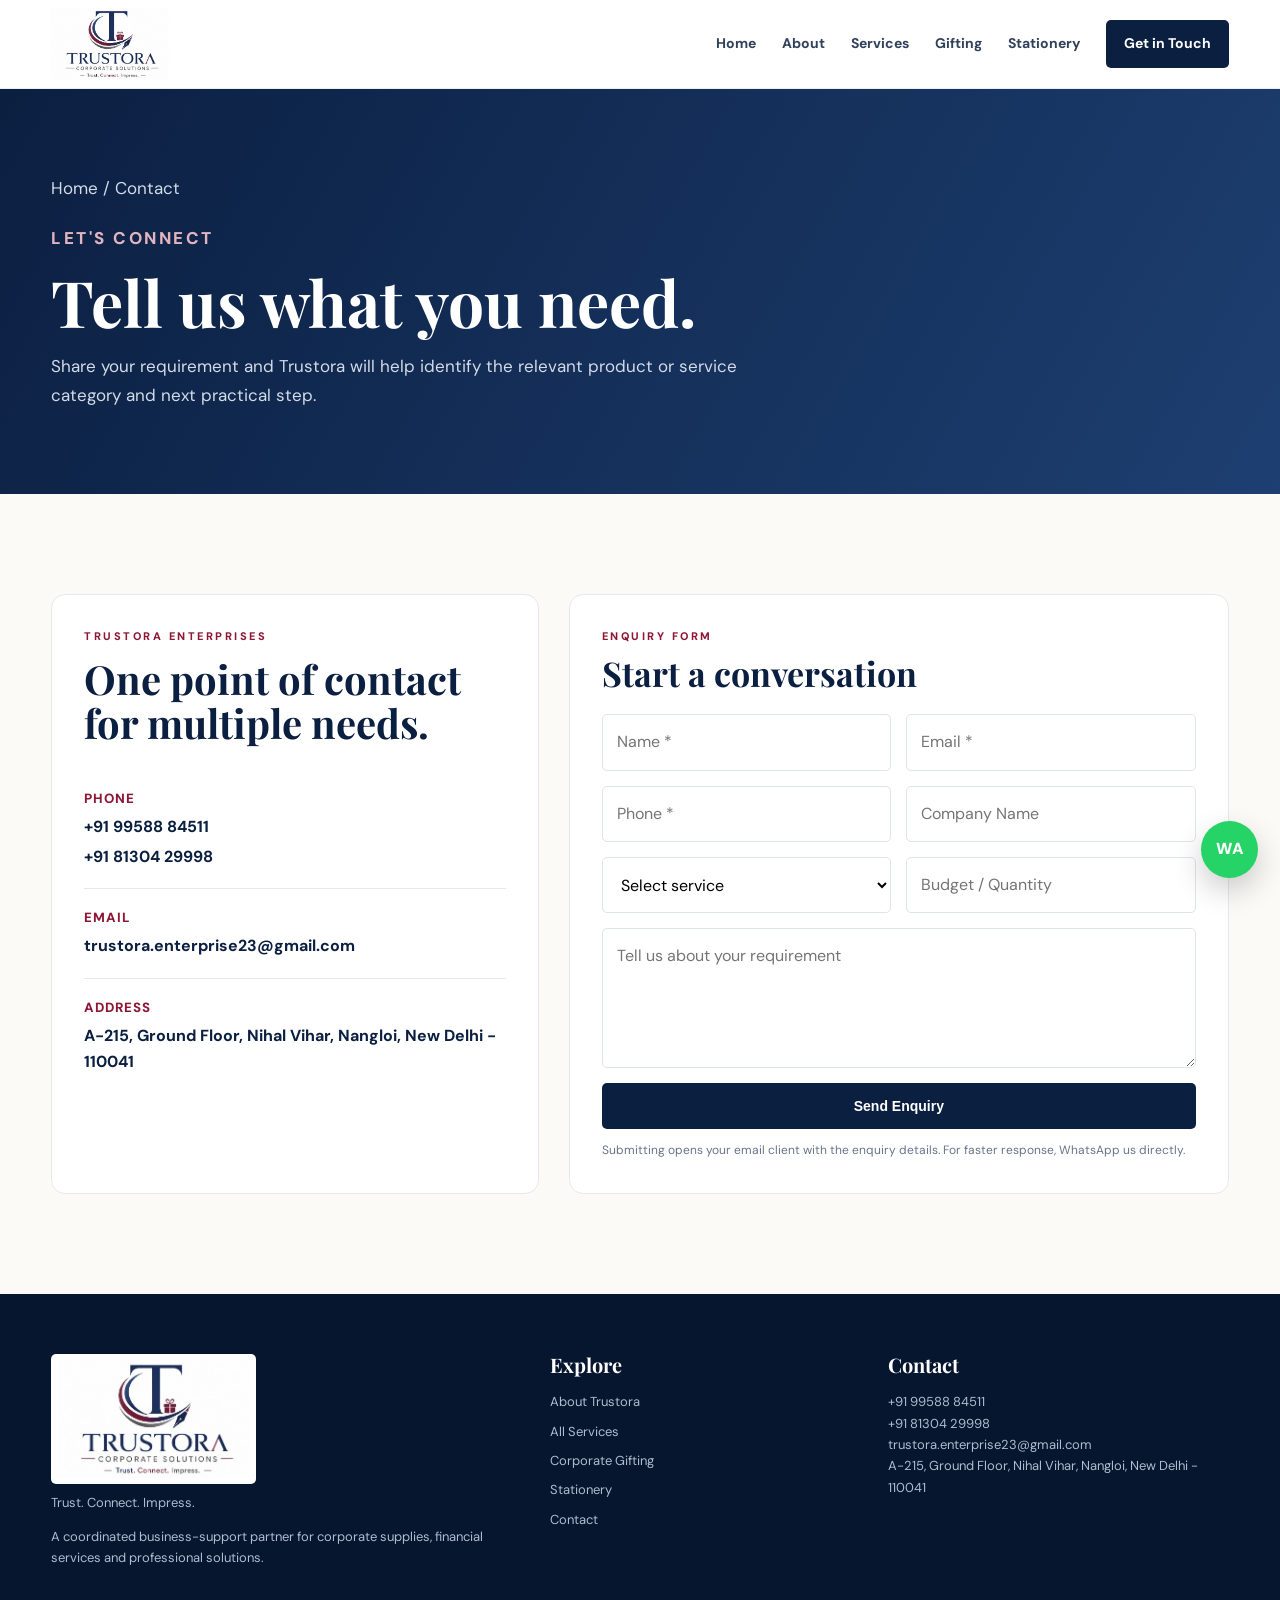
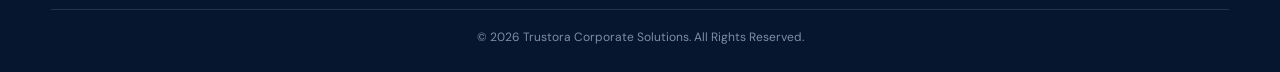
==== contact.html @ 45e52e98 "Add files via upload" ====
<!DOCTYPE html><html lang="en"><head><meta charset="UTF-8"><meta name="viewport" content="width=device-width, initial-scale=1.0"><title>Contact Trustora | Corporate Solutions</title><meta name="description" content="Trustora Corporate Solutions — corporate supplies, gifting, taxation, accounting, DSA, loans and business consultancy."><link rel="stylesheet" href="style.css"></head><body><header class="site-header"><div class="container nav-wrap"><a class="brand" href="index.html"><img src="assets/trustora-logo.jpg" alt="Trustora Corporate Solutions"></a><button class="menu-toggle" aria-label="Menu" aria-expanded="false">☰</button><nav class="nav"><a href="index.html">Home</a><a href="about.html">About</a><a href="services.html">Services</a><a href="corporate-gifting.html">Gifting</a><a href="stationery.html">Stationery</a><a href="contact.html" class="nav-cta">Get in Touch</a></nav></div></header><main><section class="page-hero"><div class="container reveal"><p class="breadcrumbs">Home / Contact</p><p class="kicker">LET'S CONNECT</p><h1>Tell us what you need.</h1><p>Share your requirement and Trustora will help identify the relevant product or service category and next practical step.</p></div></section><section><div class="container contact-grid"><div class="contact-card reveal"><p class="kicker">TRUSTORA ENTERPRISES</p><h2 style="font-size:40px;color:var(--navy);margin:12px 0 25px">One point of contact for multiple needs.</h2><div class="contact-item"><small>PHONE</small><strong>+91 99588 84511</strong><strong>+91 81304 29998</strong></div><div class="contact-item"><small>EMAIL</small><strong>trustora.enterprise23@gmail.com</strong></div><div class="contact-item"><small>ADDRESS</small><strong>A-215, Ground Floor, Nihal Vihar, Nangloi, New Delhi - 110041</strong></div></div><div class="contact-card reveal"><p class="kicker">ENQUIRY FORM</p><h2 style="font-size:34px;color:var(--navy);margin:10px 0 22px">Start a conversation</h2><form class="form" action="mailto:trustora.enterprise23@gmail.com" method="post" enctype="text/plain"><input name="Name" placeholder="Name *" required><input name="Email" type="email" placeholder="Email *" required><input name="Phone" placeholder="Phone *" required><input name="Company" placeholder="Company Name"><select id="service" name="Service"><option value="">Select service</option><option>Stationery Trading</option><option>Corporate Gifting</option><option>Taxation Services</option><option>Accounting Services</option><option>DSA Services</option><option>Loan Services</option><option>Business Consultancy</option></select><input name="Budget" placeholder="Budget / Quantity"><textarea class="full" name="Message" placeholder="Tell us about your requirement"></textarea><button class="btn btn-primary full" type="submit">Send Enquiry</button></form><p class="notice">Submitting opens your email client with the enquiry details. For faster response, WhatsApp us directly.</p></div></div></section></main><footer><div class="container footer-grid"><div><img class="footer-logo" src="assets/trustora-logo.jpg" alt="Trustora Corporate Solutions logo"><p>Trust. Connect. Impress.</p><p style="margin-top:12px">A coordinated business-support partner for corporate supplies, financial services and professional solutions.</p></div><div><h4>Explore</h4><a href="about.html">About Trustora</a><a href="services.html">All Services</a><a href="corporate-gifting.html">Corporate Gifting</a><a href="stationery.html">Stationery</a><a href="contact.html">Contact</a></div><div><h4>Contact</h4><p>+91 99588 84511</p><p>+91 81304 29998</p><p>trustora.enterprise23@gmail.com</p><p>A-215, Ground Floor, Nihal Vihar, Nangloi, New Delhi - 110041</p></div></div><div class="container copyright">© <span data-year>2026</span> Trustora Corporate Solutions. All Rights Reserved.</div></footer><a class="floating-wa" href="https://wa.me/919958884511" target="_blank" rel="noopener" aria-label="WhatsApp">WA</a><script src="script.js"></script></body></html>
---- style.css ----
@import url('https://fonts.googleapis.com/css2?family=DM+Sans:wght@400;500;600;700&family=Playfair+Display:wght@500;600;700&display=swap');
:root{--navy:#0b1f41;--navy2:#173767;--maroon:#8d1734;--red:#b42b49;--cream:#fbfaf7;--ink:#172238;--muted:#68748a;--line:#e6e8ed;--gold:#b9935a;--white:#fff;--shadow:0 24px 70px rgba(11,31,65,.12)}
*{box-sizing:border-box;margin:0;padding:0}html{scroll-behavior:smooth}body{font-family:'DM Sans',Arial,sans-serif;color:var(--ink);background:var(--cream);line-height:1.65}h1,h2,h3,h4{font-family:'Playfair Display',Georgia,serif;line-height:1.1}a{text-decoration:none;color:inherit}.container{width:min(1180px,92%);margin:auto}.site-header{position:sticky;top:0;z-index:1000;background:rgba(255,255,255,.94);backdrop-filter:blur(16px);border-bottom:1px solid rgba(11,31,65,.08)}.nav-wrap{min-height:88px;display:flex;align-items:center;justify-content:space-between;gap:25px}.brand{display:flex;align-items:center}.brand img{width:auto;height:72px;max-width:205px;object-fit:contain;display:block}.nav{display:flex;align-items:center;gap:26px;font-size:14px;font-weight:700;color:#31415b}.nav a{position:relative;padding:31px 0}.nav a:after{content:'';position:absolute;left:0;bottom:20px;width:0;height:2px;background:var(--maroon);transition:.3s}.nav a:hover:after,.nav a.active:after{width:100%}.nav-cta{background:var(--navy);color:#fff!important;padding:12px 18px!important;border-radius:5px}.nav-cta:after{display:none}.menu-toggle{display:none;border:0;background:none;font-size:28px;color:var(--navy)}
.hero{position:relative;overflow:hidden;background:linear-gradient(125deg,#f7f8fb,#fff 58%,#f6eef0);padding:105px 0 90px}.hero:before{content:'';position:absolute;width:520px;height:520px;border:1px solid rgba(141,23,52,.12);border-radius:50%;right:-180px;top:-180px;animation:spin 28s linear infinite}.hero:after{content:'';position:absolute;width:360px;height:360px;border:1px solid rgba(11,31,65,.1);border-radius:50%;left:-180px;bottom:-210px}.hero-grid{display:grid;grid-template-columns:1.08fr .92fr;gap:70px;align-items:center;position:relative;z-index:2}.eyebrow,.kicker{font-size:11px;font-weight:800;letter-spacing:2.5px;color:var(--maroon);text-transform:uppercase}.hero h1{font-size:clamp(48px,6vw,78px);color:var(--navy);margin:18px 0 24px;letter-spacing:-1px}.hero h1 em{color:var(--maroon);font-style:normal}.lead{font-size:18px;color:var(--muted);max-width:650px}.actions{display:flex;gap:13px;flex-wrap:wrap;margin:32px 0}.btn{display:inline-flex;align-items:center;justify-content:center;gap:8px;padding:14px 23px;border-radius:5px;font-weight:800;font-size:14px;transition:.25s;border:1px solid transparent}.btn-primary{background:var(--navy);color:#fff}.btn-primary:hover{transform:translateY(-3px);box-shadow:0 12px 25px rgba(11,31,65,.18)}.btn-outline{border-color:var(--navy);color:var(--navy);background:#fff}.btn-outline:hover{background:#eef2f7;transform:translateY(-3px)}.btn-maroon{background:var(--maroon);color:#fff}.btn-maroon:hover{background:var(--red);transform:translateY(-3px)}.trustline{display:flex;gap:12px;align-items:center;color:var(--navy);font-weight:800;font-size:13px}.trustline b{color:var(--maroon)}.hero-card{background:#fff;border:1px solid var(--line);padding:18px;border-radius:20px;box-shadow:var(--shadow);transform:rotate(1deg);animation:float 6s ease-in-out infinite}.hero-card-inner{border:1px solid var(--line);padding:34px;border-radius:13px;min-height:430px;background:linear-gradient(160deg,#fff,#faf8f6)}.hero-logo{display:flex;justify-content:center;padding:8px 0 28px;border-bottom:1px solid var(--line)}.hero-logo img{width:285px;max-width:100%;height:auto;display:block}.hero-card h3{font-size:28px;color:var(--navy);margin-top:28px}.hero-card p{color:var(--muted);margin-top:12px}.metric-row{display:grid;grid-template-columns:repeat(3,1fr);gap:10px;margin-top:25px}.metric{padding:15px;background:#f5f7fa;border-radius:8px;text-align:center}.metric strong{display:block;font-family:'Playfair Display';font-size:22px;color:var(--navy)}.metric span{font-size:11px;color:var(--muted)}
section{padding:100px 0}.section-head{max-width:760px;margin:0 auto 50px;text-align:center}.section-head h2{font-size:48px;color:var(--navy);margin:13px 0}.section-head p:last-child{color:var(--muted);font-size:16px}.split{display:grid;grid-template-columns:1fr 1fr;gap:70px;align-items:start}.split h2{font-size:45px;color:var(--navy)}.copy p{color:var(--muted);margin-bottom:18px}.pill-grid{display:grid;grid-template-columns:repeat(2,1fr);gap:12px;margin-top:28px}.pill{padding:15px 17px;background:#fff;border:1px solid var(--line);border-left:3px solid var(--maroon);font-weight:700;font-size:13px}
.service-section{background:#f3f5f8}.service-grid{display:grid;grid-template-columns:repeat(3,1fr);gap:20px}.service-card{background:#fff;border:1px solid var(--line);border-radius:14px;padding:29px;min-height:310px;position:relative;overflow:hidden;transition:.35s}.service-card:before{content:'';position:absolute;inset:auto 0 0 0;height:4px;background:linear-gradient(90deg,var(--navy),var(--maroon));transform:scaleX(0);transform-origin:left;transition:.35s}.service-card:hover{transform:translateY(-9px);box-shadow:var(--shadow)}.service-card:hover:before{transform:scaleX(1)}.num{font-size:12px;font-weight:900;letter-spacing:2px;color:var(--maroon)}.service-card h3{font-size:25px;color:var(--navy);margin:18px 0 10px}.service-card p{color:var(--muted);font-size:14px}.service-card ul{list-style:none;margin-top:17px;border-top:1px solid var(--line);padding-top:13px}.service-card li{font-size:13px;color:#58657b;padding:5px 0 5px 16px;position:relative}.service-card li:before{content:'';position:absolute;left:0;top:12px;width:6px;height:6px;background:var(--maroon);border-radius:50%}.wide{grid-column:1/-1}.feature-band{background:var(--navy);color:#fff;position:relative;overflow:hidden}.feature-band:before{content:'';position:absolute;width:430px;height:430px;border:1px solid rgba(255,255,255,.1);border-radius:50%;right:-160px;top:-190px}.feature-grid{display:grid;grid-template-columns:repeat(4,1fr);gap:1px;background:rgba(255,255,255,.15)}.feature{background:var(--navy);padding:30px}.feature strong{color:#d6a8b3;font-size:12px}.feature h3{font-size:21px;margin:16px 0 8px}.feature p{color:#c8d1df;font-size:13px}
.process{background:#fff}.process-grid{display:grid;grid-template-columns:repeat(6,1fr);gap:12px}.step{padding:22px 15px;border-top:3px solid var(--maroon);background:#fafafa}.step span{font-size:12px;font-weight:900;color:var(--maroon)}.step h3{font-size:20px;color:var(--navy);margin:13px 0 8px}.step p{font-size:12px;color:var(--muted)}
.page-hero{background:linear-gradient(120deg,var(--navy),#1d3f71);color:#fff;padding:85px 0}.page-hero .kicker{color:#e2b4bf}.page-hero h1{font-size:clamp(44px,5vw,68px);margin:15px 0}.page-hero p{max-width:760px;color:#d3dbe7;font-size:17px}.breadcrumbs{font-size:12px;color:#aebbd0;margin-bottom:22px}.detail-grid{display:grid;grid-template-columns:1.25fr .75fr;gap:50px}.detail-card{background:#fff;border:1px solid var(--line);border-radius:14px;padding:32px;box-shadow:0 15px 40px rgba(11,31,65,.06)}.detail-card h2{font-size:34px;color:var(--navy);margin-bottom:18px}.detail-card p{color:var(--muted);margin-bottom:15px}.detail-list{display:grid;grid-template-columns:repeat(2,1fr);gap:12px;margin-top:22px}.detail-list div{padding:15px;background:#f5f7fa;border-left:3px solid var(--maroon);font-size:13px;font-weight:700}.cta-box{background:linear-gradient(125deg,#f8f1f3,#fff);border:1px solid var(--line);padding:48px;border-radius:18px;display:flex;align-items:center;justify-content:space-between;gap:30px}.cta-box h2{font-size:42px;color:var(--navy)}.contact-grid{display:grid;grid-template-columns:.85fr 1.15fr;gap:30px}.contact-card{background:#fff;border:1px solid var(--line);padding:32px;border-radius:14px}.contact-item{padding:18px 0;border-bottom:1px solid var(--line)}.contact-item:last-child{border-bottom:0}.contact-item small{display:block;color:var(--maroon);font-weight:800;letter-spacing:1px}.contact-item strong{display:block;color:var(--navy);margin-top:4px}.form{display:grid;grid-template-columns:1fr 1fr;gap:15px}.form input,.form textarea,.form select{width:100%;padding:14px;border:1px solid #dfe3ea;border-radius:5px;background:#fff;font:inherit;outline:none}.form textarea{min-height:140px;resize:vertical}.full{grid-column:1/-1}.notice{font-size:12px;color:var(--muted);margin-top:12px}
footer{background:#07162f;color:#fff;padding:60px 0 25px}.footer-grid{display:grid;grid-template-columns:1.25fr .8fr .95fr;gap:50px}.footer-logo{width:205px;background:#fff;padding:6px;border-radius:5px}.footer-grid p,.footer-grid a{color:#aebbd0;font-size:13px}.footer-grid a{display:block;margin:8px 0}.footer-grid a:hover{color:#fff}.footer-grid h4{font-size:20px;margin-bottom:15px}.copyright{border-top:1px solid rgba(255,255,255,.12);margin-top:40px;padding-top:18px;color:#7f8da5;text-align:center;font-size:12px}.floating-wa{position:fixed;right:22px;bottom:22px;width:57px;height:57px;border-radius:50%;background:#25d366;color:#fff;display:flex;align-items:center;justify-content:center;font-weight:900;z-index:1200;box-shadow:0 12px 30px rgba(0,0,0,.2);animation:pulse 2.4s infinite}.reveal{opacity:0;transform:translateY(25px);transition:opacity .7s ease,transform .7s ease}.reveal.show{opacity:1;transform:none}
@keyframes float{0%,100%{transform:rotate(1deg) translateY(0)}50%{transform:rotate(1deg) translateY(-10px)}}@keyframes pulse{0%,100%{box-shadow:0 0 0 0 rgba(37,211,102,.35)}50%{box-shadow:0 0 0 13px rgba(37,211,102,0)}}@keyframes spin{to{transform:rotate(360deg)}}
@media(max-width:950px){.nav{display:none}.menu-toggle{display:block}.nav.open{position:absolute;top:88px;left:0;right:0;background:#fff;display:flex;flex-direction:column;align-items:flex-start;padding:20px 4%;border-bottom:1px solid var(--line);box-shadow:0 20px 30px rgba(0,0,0,.08)}.nav.open a{padding:8px 0}.nav.open a:after{display:none}.hero-grid,.split,.detail-grid,.contact-grid{grid-template-columns:1fr}.service-grid{grid-template-columns:1fr 1fr}.feature-grid{grid-template-columns:1fr 1fr}.process-grid{grid-template-columns:repeat(3,1fr)}.footer-grid{grid-template-columns:1fr 1fr}.hero-card{max-width:620px;margin:auto}.wide{grid-column:auto}}
@media(max-width:620px){.nav-wrap{min-height:76px}.brand img{height:60px;max-width:165px}.hero{padding:70px 0}.hero h1{font-size:43px}.hero-card-inner{padding:24px;min-height:auto}.section-head h2,.split h2{font-size:35px}section{padding:70px 0}.service-grid,.feature-grid,.process-grid,.pill-grid,.detail-list,.footer-grid{grid-template-columns:1fr}.cta-box{padding:30px;display:block}.cta-box h2{font-size:34px;margin-bottom:15px}.form{grid-template-columns:1fr}.full{grid-column:auto}.hero-logo img{width:240px}}
.story-hero{background:radial-gradient(circle at 80% 20%,rgba(141,23,52,.32),transparent 35%),linear-gradient(120deg,#07162f,#173767);position:relative;overflow:hidden}.story-hero:after{content:'';position:absolute;width:520px;height:520px;border:1px solid rgba(255,255,255,.08);border-radius:50%;right:-230px;bottom:-280px;animation:spin 32s linear infinite}.story-hero h1 span{color:#e2b4bf}.founder-grid{display:grid;grid-template-columns:repeat(2,1fr);gap:22px}.story-card{background:#fff;border:1px solid var(--line);border-radius:16px;padding:34px;position:relative;overflow:hidden;transition:.35s;box-shadow:0 12px 35px rgba(11,31,65,.05)}.story-card:hover{transform:translateY(-8px);box-shadow:var(--shadow)}.story-card:before{content:'';position:absolute;left:0;top:0;width:5px;height:100%;background:linear-gradient(var(--navy),var(--maroon))}.story-number{font-family:'Playfair Display';font-size:58px;color:#edf0f4;position:absolute;right:24px;top:15px}.story-card h3{font-size:32px;color:var(--navy);margin:12px 0}.story-card p:not(.kicker):not(.story-tag){color:var(--muted);max-width:600px}.story-line{height:1px;background:var(--line);margin:25px 0 15px}.story-tag{font-size:12px;font-weight:800;color:var(--navy);letter-spacing:.3px}.story-dark{background:var(--navy);color:#fff;position:relative;overflow:hidden}.story-dark:before{content:'';position:absolute;width:600px;height:600px;border:1px solid rgba(255,255,255,.07);border-radius:50%;left:-350px;top:-300px}.story-split h2{color:#fff;font-size:48px}.story-split .copy p{color:#c8d1df}.story-split .copy strong{color:#fff}.trust-words{display:grid;gap:12px;margin-top:24px}.trust-words div{display:flex;align-items:center;gap:15px;padding:15px 17px;border:1px solid rgba(255,255,255,.12);background:rgba(255,255,255,.04)}.trust-words b{color:#e2b4bf;font-size:12px;letter-spacing:2px}.trust-words span{color:#fff;font-size:14px}.integrated-intro{display:grid;grid-template-columns:1fr 1fr;gap:70px;align-items:end;margin-bottom:45px}.integrated-intro h2{font-size:45px;color:var(--navy);margin-top:10px}.integrated-intro>p{color:var(--muted);font-size:16px}.journey-grid{display:grid;grid-template-columns:repeat(3,1fr);gap:18px}.journey-card{padding:30px;background:#fff;border:1px solid var(--line);border-radius:14px;transition:.35s;position:relative}.journey-card:hover{transform:translateY(-7px);box-shadow:var(--shadow)}.journey-card span{font-size:12px;font-weight:900;color:var(--maroon);letter-spacing:2px}.journey-card h3{font-size:27px;color:var(--navy);margin:14px 0 8px}.journey-card p{color:var(--muted);font-size:14px}.belief-section{background:#f1f3f6}.belief-box{max-width:980px;margin:auto;background:#fff;border:1px solid var(--line);padding:58px;border-radius:20px;text-align:center;box-shadow:var(--shadow);position:relative;overflow:hidden}.belief-box:before{content:'TRUST';position:absolute;right:-30px;top:-65px;font-family:'Playfair Display';font-size:170px;color:#f5f6f8;font-weight:700;z-index:0}.belief-box>*{position:relative;z-index:1}.belief-box h2{font-size:44px;color:var(--navy);max-width:800px;margin:14px auto}.belief-box>p:not(.kicker){color:var(--muted);max-width:760px;margin:0 auto}.belief-flow{display:flex;justify-content:center;align-items:center;gap:13px;flex-wrap:wrap;margin:30px 0}.belief-flow span{padding:10px 14px;background:#f5f7fa;border:1px solid var(--line);font-size:12px;font-weight:800;color:var(--navy);border-radius:999px}.belief-flow i{font-style:normal;color:var(--maroon);font-weight:900}.signature{font-family:'Playfair Display';font-size:24px;color:var(--maroon)}
@media(max-width:950px){.founder-grid,.integrated-intro{grid-template-columns:1fr}.journey-grid{grid-template-columns:1fr 1fr}.story-split h2{font-size:40px}.belief-box{padding:40px}}
@media(max-width:620px){.journey-grid{grid-template-columns:1fr}.story-card{padding:27px}.story-card h3{font-size:28px}.story-split h2,.belief-box h2{font-size:34px}.belief-box{padding:30px 22px}.signature{font-size:20px}.belief-flow{gap:8px}.belief-flow i{display:none}.nav.open{top:76px}}
.story-teaser{background:#fff}.story-teaser h2{font-size:45px;color:var(--navy);margin:12px 0 16px}.story-teaser-quote{font-family:'Playfair Display';font-size:21px;color:var(--maroon);margin-bottom:25px}.story-mini{border:1px solid var(--line);border-radius:18px;padding:15px;background:#fafafa;box-shadow:0 15px 40px rgba(11,31,65,.06)}.story-mini>div:not(.mini-signature){padding:22px;border-bottom:1px solid var(--line)}.story-mini>div:nth-child(3){border-bottom:0}.story-mini span{display:block;font-size:11px;letter-spacing:2px;font-weight:900;color:var(--maroon);margin-bottom:7px}.story-mini b{font-family:'Playfair Display';font-size:23px;color:var(--navy)}.story-mini p{font-size:13px;color:var(--muted);margin-top:5px}.mini-signature{padding:17px 22px;color:var(--maroon);font-family:'Playfair Display';font-size:20px;text-align:right}
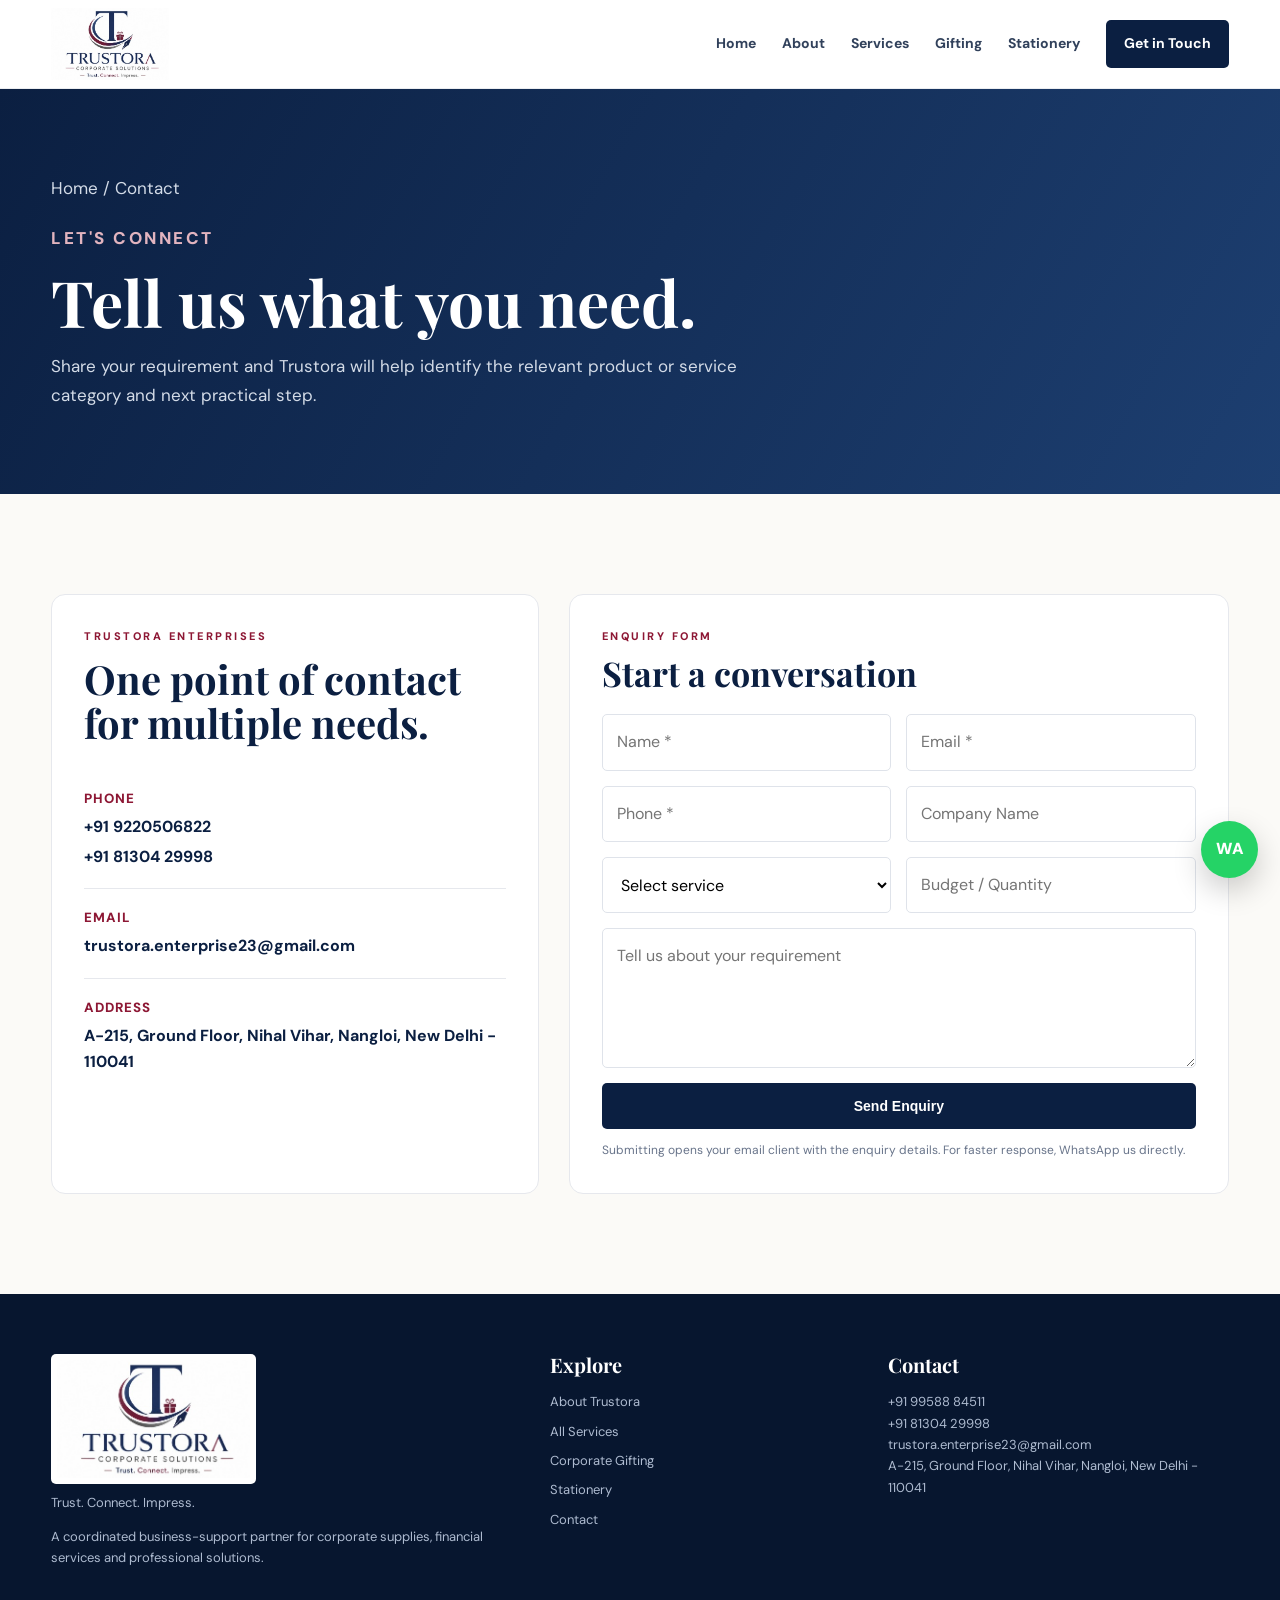
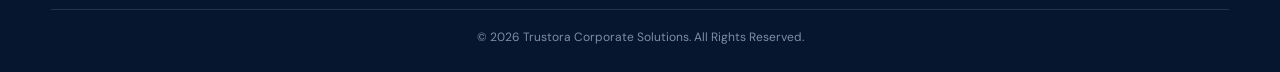
==== commit 20c1c4a5: "Update contact.html" ====
--- a/contact.html
+++ b/contact.html
@@ -1 +1 @@
-<!DOCTYPE html><html lang="en"><head><meta charset="UTF-8"><meta name="viewport" content="width=device-width, initial-scale=1.0"><title>Contact Trustora | Corporate Solutions</title><meta name="description" content="Trustora Corporate Solutions — corporate supplies, gifting, taxation, accounting, DSA, loans and business consultancy."><link rel="stylesheet" href="style.css"></head><body><header class="site-header"><div class="container nav-wrap"><a class="brand" href="index.html"><img src="assets/trustora-logo.jpg" alt="Trustora Corporate Solutions"></a><button class="menu-toggle" aria-label="Menu" aria-expanded="false">☰</button><nav class="nav"><a href="index.html">Home</a><a href="about.html">About</a><a href="services.html">Services</a><a href="corporate-gifting.html">Gifting</a><a href="stationery.html">Stationery</a><a href="contact.html" class="nav-cta">Get in Touch</a></nav></div></header><main><section class="page-hero"><div class="container reveal"><p class="breadcrumbs">Home / Contact</p><p class="kicker">LET'S CONNECT</p><h1>Tell us what you need.</h1><p>Share your requirement and Trustora will help identify the relevant product or service category and next practical step.</p></div></section><section><div class="container contact-grid"><div class="contact-card reveal"><p class="kicker">TRUSTORA ENTERPRISES</p><h2 style="font-size:40px;color:var(--navy);margin:12px 0 25px">One point of contact for multiple needs.</h2><div class="contact-item"><small>PHONE</small><strong>+91 99588 84511</strong><strong>+91 81304 29998</strong></div><div class="contact-item"><small>EMAIL</small><strong>trustora.enterprise23@gmail.com</strong></div><div class="contact-item"><small>ADDRESS</small><strong>A-215, Ground Floor, Nihal Vihar, Nangloi, New Delhi - 110041</strong></div></div><div class="contact-card reveal"><p class="kicker">ENQUIRY FORM</p><h2 style="font-size:34px;color:var(--navy);margin:10px 0 22px">Start a conversation</h2><form class="form" action="mailto:trustora.enterprise23@gmail.com" method="post" enctype="text/plain"><input name="Name" placeholder="Name *" required><input name="Email" type="email" placeholder="Email *" required><input name="Phone" placeholder="Phone *" required><input name="Company" placeholder="Company Name"><select id="service" name="Service"><option value="">Select service</option><option>Stationery Trading</option><option>Corporate Gifting</option><option>Taxation Services</option><option>Accounting Services</option><option>DSA Services</option><option>Loan Services</option><option>Business Consultancy</option></select><input name="Budget" placeholder="Budget / Quantity"><textarea class="full" name="Message" placeholder="Tell us about your requirement"></textarea><button class="btn btn-primary full" type="submit">Send Enquiry</button></form><p class="notice">Submitting opens your email client with the enquiry details. For faster response, WhatsApp us directly.</p></div></div></section></main><footer><div class="container footer-grid"><div><img class="footer-logo" src="assets/trustora-logo.jpg" alt="Trustora Corporate Solutions logo"><p>Trust. Connect. Impress.</p><p style="margin-top:12px">A coordinated business-support partner for corporate supplies, financial services and professional solutions.</p></div><div><h4>Explore</h4><a href="about.html">About Trustora</a><a href="services.html">All Services</a><a href="corporate-gifting.html">Corporate Gifting</a><a href="stationery.html">Stationery</a><a href="contact.html">Contact</a></div><div><h4>Contact</h4><p>+91 99588 84511</p><p>+91 81304 29998</p><p>trustora.enterprise23@gmail.com</p><p>A-215, Ground Floor, Nihal Vihar, Nangloi, New Delhi - 110041</p></div></div><div class="container copyright">© <span data-year>2026</span> Trustora Corporate Solutions. All Rights Reserved.</div></footer><a class="floating-wa" href="https://wa.me/919958884511" target="_blank" rel="noopener" aria-label="WhatsApp">WA</a><script src="script.js"></script></body></html>+<!DOCTYPE html><html lang="en"><head><meta charset="UTF-8"><meta name="viewport" content="width=device-width, initial-scale=1.0"><title>Contact Trustora | Corporate Solutions</title><meta name="description" content="Trustora Corporate Solutions — corporate supplies, gifting, taxation, accounting, DSA, loans and business consultancy."><link rel="stylesheet" href="style.css"></head><body><header class="site-header"><div class="container nav-wrap"><a class="brand" href="index.html"><img src="assets/trustora-logo.jpg" alt="Trustora Corporate Solutions"></a><button class="menu-toggle" aria-label="Menu" aria-expanded="false">☰</button><nav class="nav"><a href="index.html">Home</a><a href="about.html">About</a><a href="services.html">Services</a><a href="corporate-gifting.html">Gifting</a><a href="stationery.html">Stationery</a><a href="contact.html" class="nav-cta">Get in Touch</a></nav></div></header><main><section class="page-hero"><div class="container reveal"><p class="breadcrumbs">Home / Contact</p><p class="kicker">LET'S CONNECT</p><h1>Tell us what you need.</h1><p>Share your requirement and Trustora will help identify the relevant product or service category and next practical step.</p></div></section><section><div class="container contact-grid"><div class="contact-card reveal"><p class="kicker">TRUSTORA ENTERPRISES</p><h2 style="font-size:40px;color:var(--navy);margin:12px 0 25px">One point of contact for multiple needs.</h2><div class="contact-item"><small>PHONE</small><strong>+91 9220506822 </strong><strong>+91 81304 29998</strong></div><div class="contact-item"><small>EMAIL</small><strong>trustora.enterprise23@gmail.com</strong></div><div class="contact-item"><small>ADDRESS</small><strong>A-215, Ground Floor, Nihal Vihar, Nangloi, New Delhi - 110041</strong></div></div><div class="contact-card reveal"><p class="kicker">ENQUIRY FORM</p><h2 style="font-size:34px;color:var(--navy);margin:10px 0 22px">Start a conversation</h2><form class="form" action="mailto:trustora.enterprise23@gmail.com" method="post" enctype="text/plain"><input name="Name" placeholder="Name *" required><input name="Email" type="email" placeholder="Email *" required><input name="Phone" placeholder="Phone *" required><input name="Company" placeholder="Company Name"><select id="service" name="Service"><option value="">Select service</option><option>Stationery Trading</option><option>Corporate Gifting</option><option>Taxation Services</option><option>Accounting Services</option><option>DSA Services</option><option>Loan Services</option><option>Business Consultancy</option></select><input name="Budget" placeholder="Budget / Quantity"><textarea class="full" name="Message" placeholder="Tell us about your requirement"></textarea><button class="btn btn-primary full" type="submit">Send Enquiry</button></form><p class="notice">Submitting opens your email client with the enquiry details. For faster response, WhatsApp us directly.</p></div></div></section></main><footer><div class="container footer-grid"><div><img class="footer-logo" src="assets/trustora-logo.jpg" alt="Trustora Corporate Solutions logo"><p>Trust. Connect. Impress.</p><p style="margin-top:12px">A coordinated business-support partner for corporate supplies, financial services and professional solutions.</p></div><div><h4>Explore</h4><a href="about.html">About Trustora</a><a href="services.html">All Services</a><a href="corporate-gifting.html">Corporate Gifting</a><a href="stationery.html">Stationery</a><a href="contact.html">Contact</a></div><div><h4>Contact</h4><p>+91 99588 84511</p><p>+91 81304 29998</p><p>trustora.enterprise23@gmail.com</p><p>A-215, Ground Floor, Nihal Vihar, Nangloi, New Delhi - 110041</p></div></div><div class="container copyright">© <span data-year>2026</span> Trustora Corporate Solutions. All Rights Reserved.</div></footer><a class="floating-wa" href="https://wa.me/919220506822" target="_blank" rel="noopener" aria-label="WhatsApp">WA</a><script src="script.js"></script></body></html>
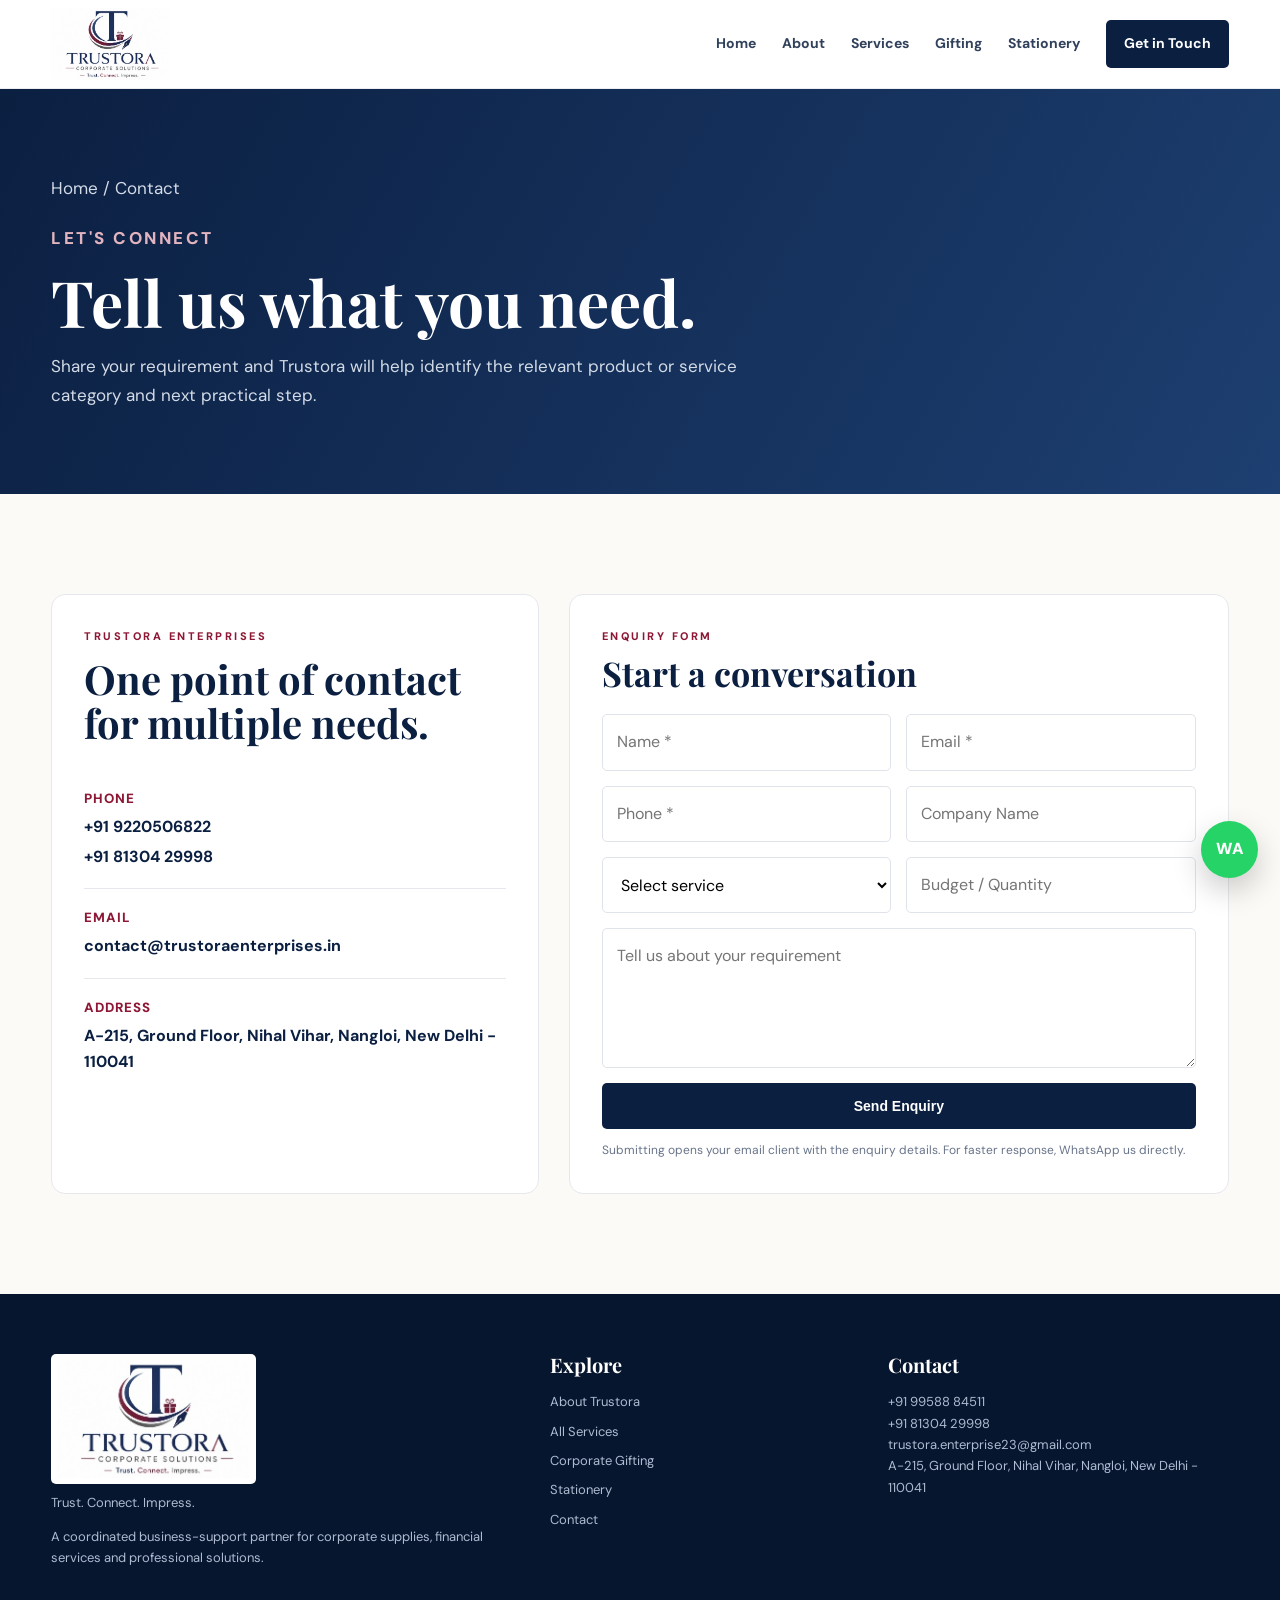
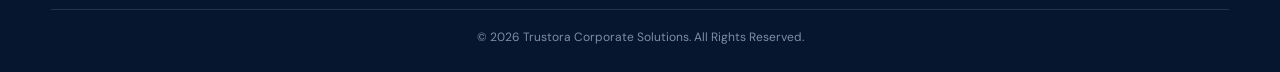
==== commit 8daf0371: "Update contact.html" ====
--- a/contact.html
+++ b/contact.html
@@ -1 +1 @@
-<!DOCTYPE html><html lang="en"><head><meta charset="UTF-8"><meta name="viewport" content="width=device-width, initial-scale=1.0"><title>Contact Trustora | Corporate Solutions</title><meta name="description" content="Trustora Corporate Solutions — corporate supplies, gifting, taxation, accounting, DSA, loans and business consultancy."><link rel="stylesheet" href="style.css"></head><body><header class="site-header"><div class="container nav-wrap"><a class="brand" href="index.html"><img src="assets/trustora-logo.jpg" alt="Trustora Corporate Solutions"></a><button class="menu-toggle" aria-label="Menu" aria-expanded="false">☰</button><nav class="nav"><a href="index.html">Home</a><a href="about.html">About</a><a href="services.html">Services</a><a href="corporate-gifting.html">Gifting</a><a href="stationery.html">Stationery</a><a href="contact.html" class="nav-cta">Get in Touch</a></nav></div></header><main><section class="page-hero"><div class="container reveal"><p class="breadcrumbs">Home / Contact</p><p class="kicker">LET'S CONNECT</p><h1>Tell us what you need.</h1><p>Share your requirement and Trustora will help identify the relevant product or service category and next practical step.</p></div></section><section><div class="container contact-grid"><div class="contact-card reveal"><p class="kicker">TRUSTORA ENTERPRISES</p><h2 style="font-size:40px;color:var(--navy);margin:12px 0 25px">One point of contact for multiple needs.</h2><div class="contact-item"><small>PHONE</small><strong>+91 9220506822 </strong><strong>+91 81304 29998</strong></div><div class="contact-item"><small>EMAIL</small><strong>trustora.enterprise23@gmail.com</strong></div><div class="contact-item"><small>ADDRESS</small><strong>A-215, Ground Floor, Nihal Vihar, Nangloi, New Delhi - 110041</strong></div></div><div class="contact-card reveal"><p class="kicker">ENQUIRY FORM</p><h2 style="font-size:34px;color:var(--navy);margin:10px 0 22px">Start a conversation</h2><form class="form" action="mailto:trustora.enterprise23@gmail.com" method="post" enctype="text/plain"><input name="Name" placeholder="Name *" required><input name="Email" type="email" placeholder="Email *" required><input name="Phone" placeholder="Phone *" required><input name="Company" placeholder="Company Name"><select id="service" name="Service"><option value="">Select service</option><option>Stationery Trading</option><option>Corporate Gifting</option><option>Taxation Services</option><option>Accounting Services</option><option>DSA Services</option><option>Loan Services</option><option>Business Consultancy</option></select><input name="Budget" placeholder="Budget / Quantity"><textarea class="full" name="Message" placeholder="Tell us about your requirement"></textarea><button class="btn btn-primary full" type="submit">Send Enquiry</button></form><p class="notice">Submitting opens your email client with the enquiry details. For faster response, WhatsApp us directly.</p></div></div></section></main><footer><div class="container footer-grid"><div><img class="footer-logo" src="assets/trustora-logo.jpg" alt="Trustora Corporate Solutions logo"><p>Trust. Connect. Impress.</p><p style="margin-top:12px">A coordinated business-support partner for corporate supplies, financial services and professional solutions.</p></div><div><h4>Explore</h4><a href="about.html">About Trustora</a><a href="services.html">All Services</a><a href="corporate-gifting.html">Corporate Gifting</a><a href="stationery.html">Stationery</a><a href="contact.html">Contact</a></div><div><h4>Contact</h4><p>+91 99588 84511</p><p>+91 81304 29998</p><p>trustora.enterprise23@gmail.com</p><p>A-215, Ground Floor, Nihal Vihar, Nangloi, New Delhi - 110041</p></div></div><div class="container copyright">© <span data-year>2026</span> Trustora Corporate Solutions. All Rights Reserved.</div></footer><a class="floating-wa" href="https://wa.me/919220506822" target="_blank" rel="noopener" aria-label="WhatsApp">WA</a><script src="script.js"></script></body></html>
+<!DOCTYPE html><html lang="en"><head><meta charset="UTF-8"><meta name="viewport" content="width=device-width, initial-scale=1.0"><title>Contact Trustora | Corporate Solutions</title><meta name="description" content="Trustora Corporate Solutions — corporate supplies, gifting, taxation, accounting, DSA, loans and business consultancy."><link rel="stylesheet" href="style.css"></head><body><header class="site-header"><div class="container nav-wrap"><a class="brand" href="index.html"><img src="assets/trustora-logo.jpg" alt="Trustora Corporate Solutions"></a><button class="menu-toggle" aria-label="Menu" aria-expanded="false">☰</button><nav class="nav"><a href="index.html">Home</a><a href="about.html">About</a><a href="services.html">Services</a><a href="corporate-gifting.html">Gifting</a><a href="stationery.html">Stationery</a><a href="contact.html" class="nav-cta">Get in Touch</a></nav></div></header><main><section class="page-hero"><div class="container reveal"><p class="breadcrumbs">Home / Contact</p><p class="kicker">LET'S CONNECT</p><h1>Tell us what you need.</h1><p>Share your requirement and Trustora will help identify the relevant product or service category and next practical step.</p></div></section><section><div class="container contact-grid"><div class="contact-card reveal"><p class="kicker">TRUSTORA ENTERPRISES</p><h2 style="font-size:40px;color:var(--navy);margin:12px 0 25px">One point of contact for multiple needs.</h2><div class="contact-item"><small>PHONE</small><strong>+91 9220506822 </strong><strong>+91 81304 29998</strong></div><div class="contact-item"><small>EMAIL</small><strong>contact@trustoraenterprises.in</strong></div><div class="contact-item"><small>ADDRESS</small><strong>A-215, Ground Floor, Nihal Vihar, Nangloi, New Delhi - 110041</strong></div></div><div class="contact-card reveal"><p class="kicker">ENQUIRY FORM</p><h2 style="font-size:34px;color:var(--navy);margin:10px 0 22px">Start a conversation</h2><form class="form" action="mailto:trustora.enterprise23@gmail.com" method="post" enctype="text/plain"><input name="Name" placeholder="Name *" required><input name="Email" type="email" placeholder="Email *" required><input name="Phone" placeholder="Phone *" required><input name="Company" placeholder="Company Name"><select id="service" name="Service"><option value="">Select service</option><option>Stationery Trading</option><option>Corporate Gifting</option><option>Taxation Services</option><option>Accounting Services</option><option>DSA Services</option><option>Loan Services</option><option>Business Consultancy</option></select><input name="Budget" placeholder="Budget / Quantity"><textarea class="full" name="Message" placeholder="Tell us about your requirement"></textarea><button class="btn btn-primary full" type="submit">Send Enquiry</button></form><p class="notice">Submitting opens your email client with the enquiry details. For faster response, WhatsApp us directly.</p></div></div></section></main><footer><div class="container footer-grid"><div><img class="footer-logo" src="assets/trustora-logo.jpg" alt="Trustora Corporate Solutions logo"><p>Trust. Connect. Impress.</p><p style="margin-top:12px">A coordinated business-support partner for corporate supplies, financial services and professional solutions.</p></div><div><h4>Explore</h4><a href="about.html">About Trustora</a><a href="services.html">All Services</a><a href="corporate-gifting.html">Corporate Gifting</a><a href="stationery.html">Stationery</a><a href="contact.html">Contact</a></div><div><h4>Contact</h4><p>+91 99588 84511</p><p>+91 81304 29998</p><p>trustora.enterprise23@gmail.com</p><p>A-215, Ground Floor, Nihal Vihar, Nangloi, New Delhi - 110041</p></div></div><div class="container copyright">© <span data-year>2026</span> Trustora Corporate Solutions. All Rights Reserved.</div></footer><a class="floating-wa" href="https://wa.me/919220506822" target="_blank" rel="noopener" aria-label="WhatsApp">WA</a><script src="script.js"></script></body></html>
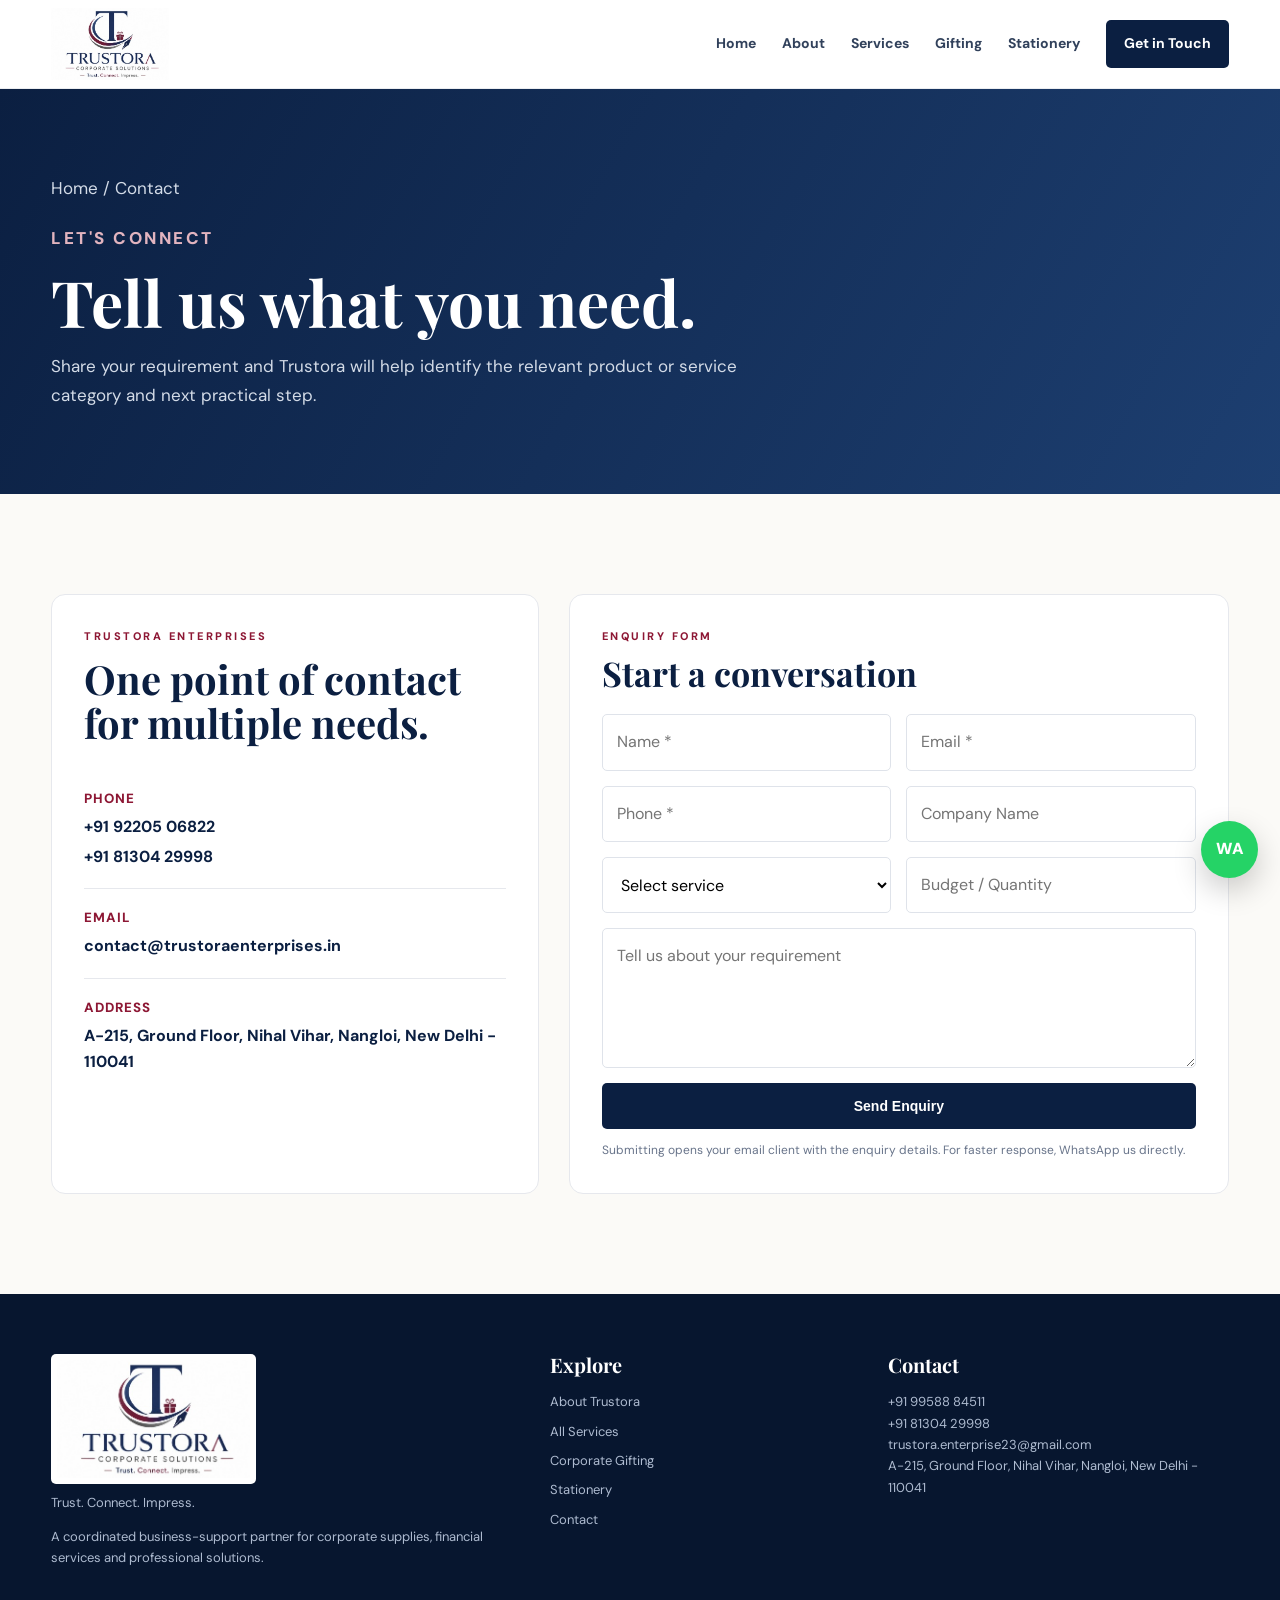
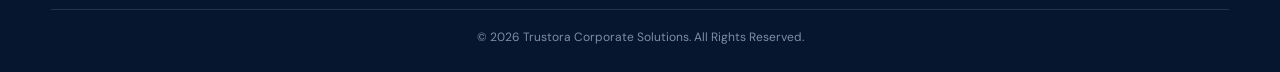
==== commit 6eab7755: "Fix formatting issues in contact.html" ====
--- a/contact.html
+++ b/contact.html
@@ -1 +1 @@
-<!DOCTYPE html><html lang="en"><head><meta charset="UTF-8"><meta name="viewport" content="width=device-width, initial-scale=1.0"><title>Contact Trustora | Corporate Solutions</title><meta name="description" content="Trustora Corporate Solutions — corporate supplies, gifting, taxation, accounting, DSA, loans and business consultancy."><link rel="stylesheet" href="style.css"></head><body><header class="site-header"><div class="container nav-wrap"><a class="brand" href="index.html"><img src="assets/trustora-logo.jpg" alt="Trustora Corporate Solutions"></a><button class="menu-toggle" aria-label="Menu" aria-expanded="false">☰</button><nav class="nav"><a href="index.html">Home</a><a href="about.html">About</a><a href="services.html">Services</a><a href="corporate-gifting.html">Gifting</a><a href="stationery.html">Stationery</a><a href="contact.html" class="nav-cta">Get in Touch</a></nav></div></header><main><section class="page-hero"><div class="container reveal"><p class="breadcrumbs">Home / Contact</p><p class="kicker">LET'S CONNECT</p><h1>Tell us what you need.</h1><p>Share your requirement and Trustora will help identify the relevant product or service category and next practical step.</p></div></section><section><div class="container contact-grid"><div class="contact-card reveal"><p class="kicker">TRUSTORA ENTERPRISES</p><h2 style="font-size:40px;color:var(--navy);margin:12px 0 25px">One point of contact for multiple needs.</h2><div class="contact-item"><small>PHONE</small><strong>+91 9220506822 </strong><strong>+91 81304 29998</strong></div><div class="contact-item"><small>EMAIL</small><strong>contact@trustoraenterprises.in</strong></div><div class="contact-item"><small>ADDRESS</small><strong>A-215, Ground Floor, Nihal Vihar, Nangloi, New Delhi - 110041</strong></div></div><div class="contact-card reveal"><p class="kicker">ENQUIRY FORM</p><h2 style="font-size:34px;color:var(--navy);margin:10px 0 22px">Start a conversation</h2><form class="form" action="mailto:trustora.enterprise23@gmail.com" method="post" enctype="text/plain"><input name="Name" placeholder="Name *" required><input name="Email" type="email" placeholder="Email *" required><input name="Phone" placeholder="Phone *" required><input name="Company" placeholder="Company Name"><select id="service" name="Service"><option value="">Select service</option><option>Stationery Trading</option><option>Corporate Gifting</option><option>Taxation Services</option><option>Accounting Services</option><option>DSA Services</option><option>Loan Services</option><option>Business Consultancy</option></select><input name="Budget" placeholder="Budget / Quantity"><textarea class="full" name="Message" placeholder="Tell us about your requirement"></textarea><button class="btn btn-primary full" type="submit">Send Enquiry</button></form><p class="notice">Submitting opens your email client with the enquiry details. For faster response, WhatsApp us directly.</p></div></div></section></main><footer><div class="container footer-grid"><div><img class="footer-logo" src="assets/trustora-logo.jpg" alt="Trustora Corporate Solutions logo"><p>Trust. Connect. Impress.</p><p style="margin-top:12px">A coordinated business-support partner for corporate supplies, financial services and professional solutions.</p></div><div><h4>Explore</h4><a href="about.html">About Trustora</a><a href="services.html">All Services</a><a href="corporate-gifting.html">Corporate Gifting</a><a href="stationery.html">Stationery</a><a href="contact.html">Contact</a></div><div><h4>Contact</h4><p>+91 99588 84511</p><p>+91 81304 29998</p><p>trustora.enterprise23@gmail.com</p><p>A-215, Ground Floor, Nihal Vihar, Nangloi, New Delhi - 110041</p></div></div><div class="container copyright">© <span data-year>2026</span> Trustora Corporate Solutions. All Rights Reserved.</div></footer><a class="floating-wa" href="https://wa.me/919220506822" target="_blank" rel="noopener" aria-label="WhatsApp">WA</a><script src="script.js"></script></body></html>
+<!DOCTYPE html><html lang="en"><head><meta charset="UTF-8"><meta name="viewport" content="width=device-width, initial-scale=1.0"><title>Contact Trustora | Corporate Solutions</title><meta name="description" content="Trustora Corporate Solutions — corporate supplies, gifting, taxation, accounting, DSA, loans and business consultancy."><link rel="stylesheet" href="style.css"></head><body><header class="site-header"><div class="container nav-wrap"><a class="brand" href="index.html"><img src="assets/trustora-logo.jpg" alt="Trustora Corporate Solutions"></a><button class="menu-toggle" aria-label="Menu" aria-expanded="false">☰</button><nav class="nav"><a href="index.html">Home</a><a href="about.html">About</a><a href="services.html">Services</a><a href="corporate-gifting.html">Gifting</a><a href="stationery.html">Stationery</a><a href="contact.html" class="nav-cta">Get in Touch</a></nav></div></header><main><section class="page-hero"><div class="container reveal"><p class="breadcrumbs">Home / Contact</p><p class="kicker">LET'S CONNECT</p><h1>Tell us what you need.</h1><p>Share your requirement and Trustora will help identify the relevant product or service category and next practical step.</p></div></section><section><div class="container contact-grid"><div class="contact-card reveal"><p class="kicker">TRUSTORA ENTERPRISES</p><h2 style="font-size:40px;color:var(--navy);margin:12px 0 25px">One point of contact for multiple needs.</h2><div class="contact-item"><small>PHONE</small><strong>+91 92205 06822 </strong><strong>+91 81304 29998</strong></div><div class="contact-item"><small>EMAIL</small><strong>contact@trustoraenterprises.in</strong></div><div class="contact-item"><small>ADDRESS</small><strong>A-215, Ground Floor, Nihal Vihar, Nangloi, New Delhi - 110041</strong></div></div><div class="contact-card reveal"><p class="kicker">ENQUIRY FORM</p><h2 style="font-size:34px;color:var(--navy);margin:10px 0 22px">Start a conversation</h2><form class="form" action="mailto:trustora.enterprise23@gmail.com" method="post" enctype="text/plain"><input name="Name" placeholder="Name *" required><input name="Email" type="email" placeholder="Email *" required><input name="Phone" placeholder="Phone *" required><input name="Company" placeholder="Company Name"><select id="service" name="Service"><option value="">Select service</option><option>Stationery Trading</option><option>Corporate Gifting</option><option>Taxation Services</option><option>Accounting Services</option><option>DSA Services</option><option>Loan Services</option><option>Business Consultancy</option></select><input name="Budget" placeholder="Budget / Quantity"><textarea class="full" name="Message" placeholder="Tell us about your requirement"></textarea><button class="btn btn-primary full" type="submit">Send Enquiry</button></form><p class="notice">Submitting opens your email client with the enquiry details. For faster response, WhatsApp us directly.</p></div></div></section></main><footer><div class="container footer-grid"><div><img class="footer-logo" src="assets/trustora-logo.jpg" alt="Trustora Corporate Solutions logo"><p>Trust. Connect. Impress.</p><p style="margin-top:12px">A coordinated business-support partner for corporate supplies, financial services and professional solutions.</p></div><div><h4>Explore</h4><a href="about.html">About Trustora</a><a href="services.html">All Services</a><a href="corporate-gifting.html">Corporate Gifting</a><a href="stationery.html">Stationery</a><a href="contact.html">Contact</a></div><div><h4>Contact</h4><p>+91 99588 84511</p><p>+91 81304 29998</p><p>trustora.enterprise23@gmail.com</p><p>A-215, Ground Floor, Nihal Vihar, Nangloi, New Delhi - 110041</p></div></div><div class="container copyright">© <span data-year>2026</span> Trustora Corporate Solutions. All Rights Reserved.</div></footer><a class="floating-wa" href="https://wa.me/9192205 06822" target="_blank" rel="noopener" aria-label="WhatsApp">WA</a><script src="script.js"></script></body></html>
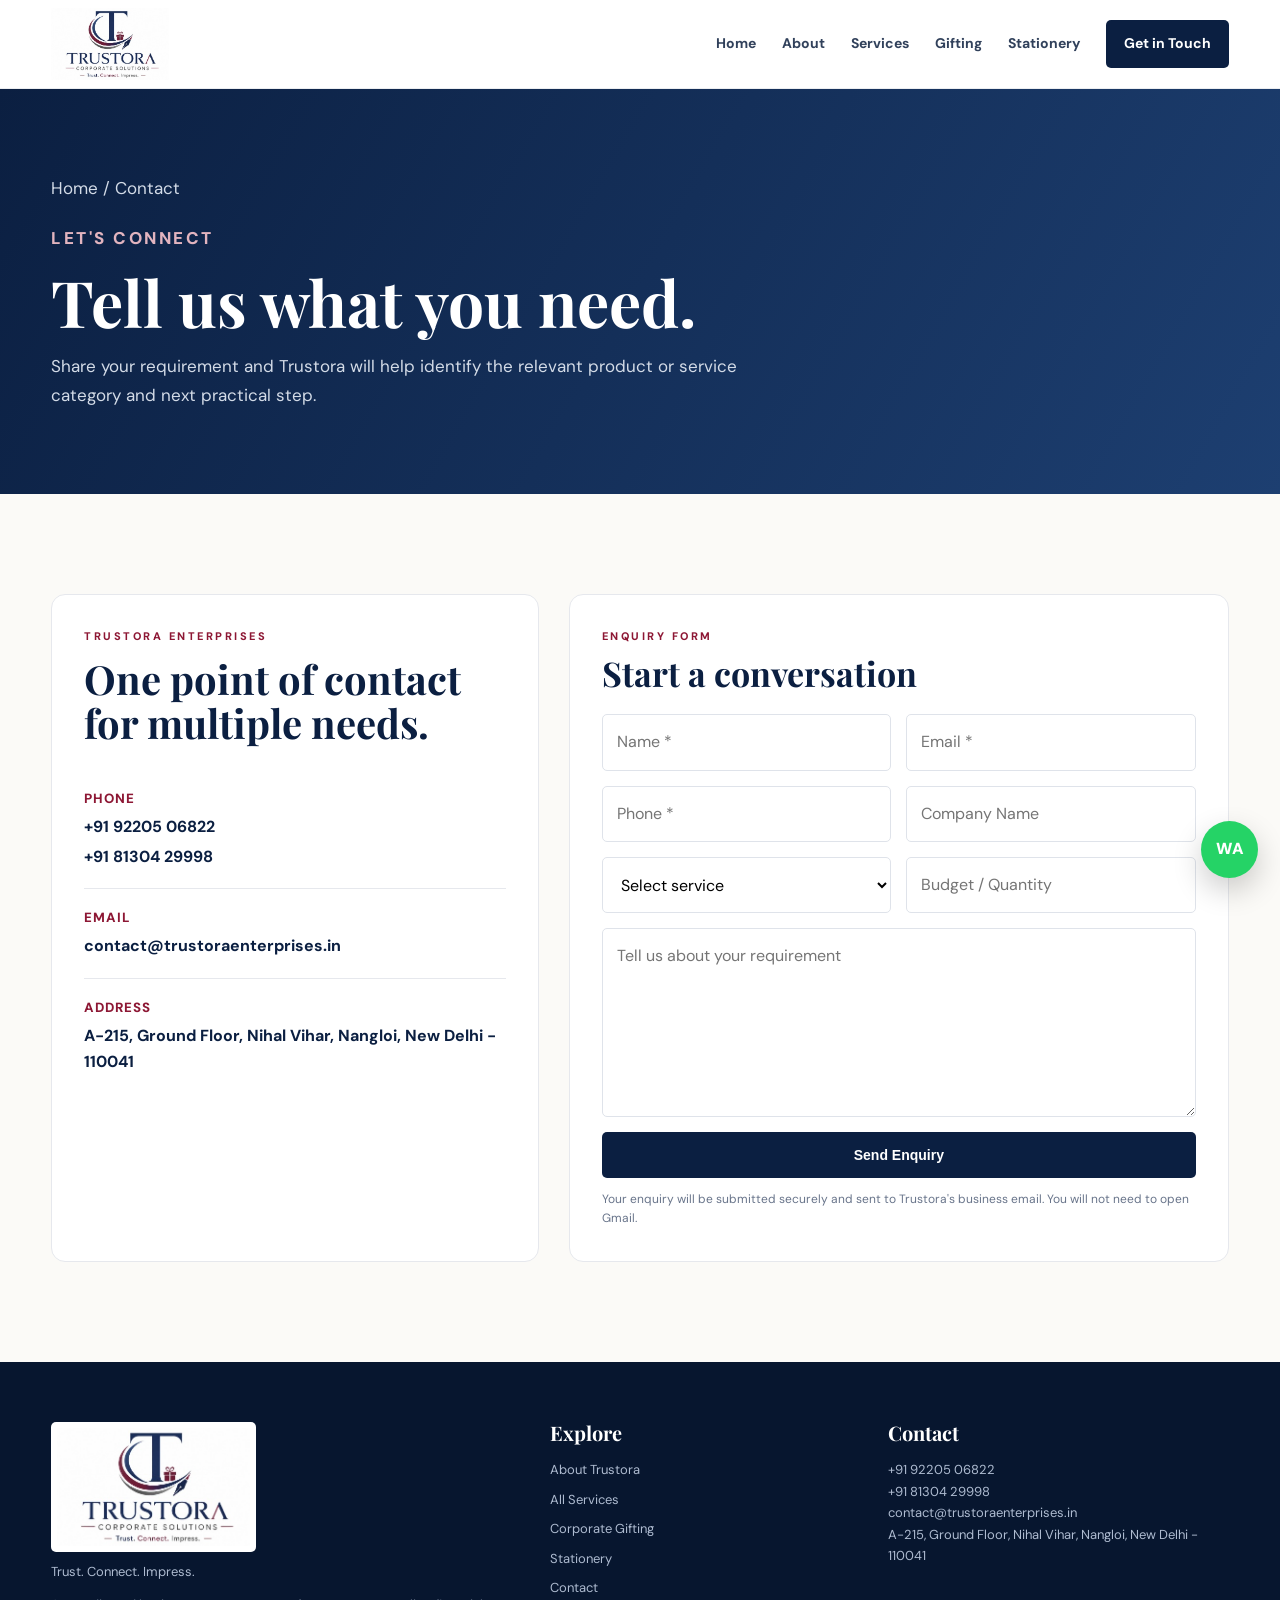
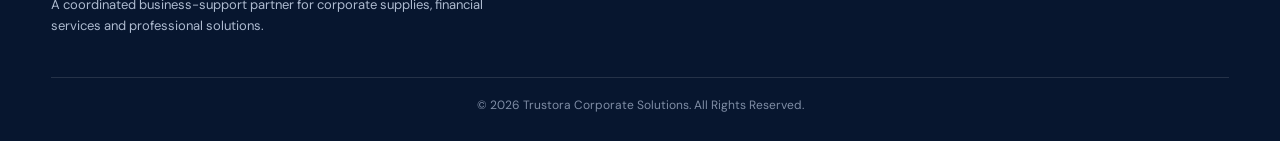
==== commit aaebdd03: "Update contact.html" ====
--- a/contact.html
+++ b/contact.html
@@ -1 +1,422 @@
-<!DOCTYPE html><html lang="en"><head><meta charset="UTF-8"><meta name="viewport" content="width=device-width, initial-scale=1.0"><title>Contact Trustora | Corporate Solutions</title><meta name="description" content="Trustora Corporate Solutions — corporate supplies, gifting, taxation, accounting, DSA, loans and business consultancy."><link rel="stylesheet" href="style.css"></head><body><header class="site-header"><div class="container nav-wrap"><a class="brand" href="index.html"><img src="assets/trustora-logo.jpg" alt="Trustora Corporate Solutions"></a><button class="menu-toggle" aria-label="Menu" aria-expanded="false">☰</button><nav class="nav"><a href="index.html">Home</a><a href="about.html">About</a><a href="services.html">Services</a><a href="corporate-gifting.html">Gifting</a><a href="stationery.html">Stationery</a><a href="contact.html" class="nav-cta">Get in Touch</a></nav></div></header><main><section class="page-hero"><div class="container reveal"><p class="breadcrumbs">Home / Contact</p><p class="kicker">LET'S CONNECT</p><h1>Tell us what you need.</h1><p>Share your requirement and Trustora will help identify the relevant product or service category and next practical step.</p></div></section><section><div class="container contact-grid"><div class="contact-card reveal"><p class="kicker">TRUSTORA ENTERPRISES</p><h2 style="font-size:40px;color:var(--navy);margin:12px 0 25px">One point of contact for multiple needs.</h2><div class="contact-item"><small>PHONE</small><strong>+91 92205 06822 </strong><strong>+91 81304 29998</strong></div><div class="contact-item"><small>EMAIL</small><strong>contact@trustoraenterprises.in</strong></div><div class="contact-item"><small>ADDRESS</small><strong>A-215, Ground Floor, Nihal Vihar, Nangloi, New Delhi - 110041</strong></div></div><div class="contact-card reveal"><p class="kicker">ENQUIRY FORM</p><h2 style="font-size:34px;color:var(--navy);margin:10px 0 22px">Start a conversation</h2><form class="form" action="mailto:trustora.enterprise23@gmail.com" method="post" enctype="text/plain"><input name="Name" placeholder="Name *" required><input name="Email" type="email" placeholder="Email *" required><input name="Phone" placeholder="Phone *" required><input name="Company" placeholder="Company Name"><select id="service" name="Service"><option value="">Select service</option><option>Stationery Trading</option><option>Corporate Gifting</option><option>Taxation Services</option><option>Accounting Services</option><option>DSA Services</option><option>Loan Services</option><option>Business Consultancy</option></select><input name="Budget" placeholder="Budget / Quantity"><textarea class="full" name="Message" placeholder="Tell us about your requirement"></textarea><button class="btn btn-primary full" type="submit">Send Enquiry</button></form><p class="notice">Submitting opens your email client with the enquiry details. For faster response, WhatsApp us directly.</p></div></div></section></main><footer><div class="container footer-grid"><div><img class="footer-logo" src="assets/trustora-logo.jpg" alt="Trustora Corporate Solutions logo"><p>Trust. Connect. Impress.</p><p style="margin-top:12px">A coordinated business-support partner for corporate supplies, financial services and professional solutions.</p></div><div><h4>Explore</h4><a href="about.html">About Trustora</a><a href="services.html">All Services</a><a href="corporate-gifting.html">Corporate Gifting</a><a href="stationery.html">Stationery</a><a href="contact.html">Contact</a></div><div><h4>Contact</h4><p>+91 99588 84511</p><p>+91 81304 29998</p><p>trustora.enterprise23@gmail.com</p><p>A-215, Ground Floor, Nihal Vihar, Nangloi, New Delhi - 110041</p></div></div><div class="container copyright">© <span data-year>2026</span> Trustora Corporate Solutions. All Rights Reserved.</div></footer><a class="floating-wa" href="https://wa.me/9192205 06822" target="_blank" rel="noopener" aria-label="WhatsApp">WA</a><script src="script.js"></script></body></html>
+<!DOCTYPE html>
+<html lang="en">
+<head>
+<meta charset="UTF-8">
+<meta name="viewport" content="width=device-width, initial-scale=1.0">
+
+<title>Contact Trustora | Corporate Solutions</title>
+
+<meta name="description" content="Contact Trustora Corporate Solutions for corporate supplies, gifting, taxation, accounting, DSA, loan services and business consultancy.">
+
+<link rel="stylesheet" href="style.css">
+</head>
+
+<body>
+
+<header class="site-header">
+    <div class="container nav-wrap">
+
+        <a class="brand" href="index.html">
+            <img src="assets/trustora-logo.jpg" alt="Trustora Corporate Solutions">
+        </a>
+
+        <button class="menu-toggle" aria-label="Menu" aria-expanded="false">
+            ☰
+        </button>
+
+        <nav class="nav">
+            <a href="index.html">Home</a>
+            <a href="about.html">About</a>
+            <a href="services.html">Services</a>
+            <a href="corporate-gifting.html">Gifting</a>
+            <a href="stationery.html">Stationery</a>
+            <a href="contact.html" class="nav-cta">Get in Touch</a>
+        </nav>
+
+    </div>
+</header>
+
+
+<main>
+
+<section class="page-hero">
+    <div class="container reveal">
+
+        <p class="breadcrumbs">Home / Contact</p>
+
+        <p class="kicker">LET'S CONNECT</p>
+
+        <h1>Tell us what you need.</h1>
+
+        <p>
+            Share your requirement and Trustora will help identify the
+            relevant product or service category and next practical step.
+        </p>
+
+    </div>
+</section>
+
+
+<section>
+
+<div class="container contact-grid">
+
+    <!-- CONTACT DETAILS -->
+    <div class="contact-card reveal">
+
+        <p class="kicker">TRUSTORA ENTERPRISES</p>
+
+        <h2 style="font-size:40px;color:var(--navy);margin:12px 0 25px">
+            One point of contact for multiple needs.
+        </h2>
+
+
+        <div class="contact-item">
+
+            <small>PHONE</small>
+
+            <strong>+91 92205 06822</strong>
+
+            <strong>+91 81304 29998</strong>
+
+        </div>
+
+
+        <div class="contact-item">
+
+            <small>EMAIL</small>
+
+            <strong>contact@trustoraenterprises.in</strong>
+
+        </div>
+
+
+        <div class="contact-item">
+
+            <small>ADDRESS</small>
+
+            <strong>
+                A-215, Ground Floor, Nihal Vihar, Nangloi,
+                New Delhi - 110041
+            </strong>
+
+        </div>
+
+    </div>
+
+
+    <!-- ENQUIRY FORM -->
+    <div class="contact-card reveal">
+
+        <p class="kicker">ENQUIRY FORM</p>
+
+        <h2 style="font-size:34px;color:var(--navy);margin:10px 0 22px">
+            Start a conversation
+        </h2>
+
+
+        <form
+            id="contact-form"
+            class="form"
+            action="https://formspree.io/f/mljelppr"
+            method="POST"
+        >
+
+            <!-- Email subject -->
+            <input
+                type="hidden"
+                name="subject"
+                value="New Enquiry - Trustora Enterprises Website"
+            >
+
+
+            <!-- NAME -->
+            <input
+                name="name"
+                type="text"
+                placeholder="Name *"
+                autocomplete="name"
+                required
+            >
+
+
+            <!-- EMAIL -->
+            <input
+                name="email"
+                type="email"
+                placeholder="Email *"
+                autocomplete="email"
+                required
+            >
+
+
+            <!-- PHONE -->
+            <input
+                name="phone"
+                type="tel"
+                placeholder="Phone *"
+                autocomplete="tel"
+                required
+            >
+
+
+            <!-- COMPANY -->
+            <input
+                name="company"
+                type="text"
+                placeholder="Company Name"
+                autocomplete="organization"
+            >
+
+
+            <!-- SERVICE -->
+            <select
+                id="service"
+                name="service"
+            >
+
+                <option value="">Select service</option>
+
+                <option value="Stationery Trading">
+                    Stationery Trading
+                </option>
+
+                <option value="Corporate Gifting">
+                    Corporate Gifting
+                </option>
+
+                <option value="Taxation Services">
+                    Taxation Services
+                </option>
+
+                <option value="Accounting Services">
+                    Accounting Services
+                </option>
+
+                <option value="DSA Services">
+                    DSA Services
+                </option>
+
+                <option value="Loan Services">
+                    Loan Services
+                </option>
+
+                <option value="Business Consultancy">
+                    Business Consultancy
+                </option>
+
+            </select>
+
+
+            <!-- BUDGET -->
+            <input
+                name="budget"
+                type="text"
+                placeholder="Budget / Quantity"
+            >
+
+
+            <!-- MESSAGE -->
+            <textarea
+                class="full"
+                name="message"
+                placeholder="Tell us about your requirement"
+                rows="6"
+            ></textarea>
+
+
+            <!-- SUBMIT BUTTON -->
+            <button
+                id="submit-button"
+                class="btn btn-primary full"
+                type="submit"
+            >
+                Send Enquiry
+            </button>
+
+
+            <!-- SUCCESS / ERROR MESSAGE -->
+            <div
+                id="form-message"
+                class="full"
+                style="
+                    display:none;
+                    margin-top:15px;
+                    padding:14px 16px;
+                    border-radius:8px;
+                    font-weight:600;
+                "
+            ></div>
+
+        </form>
+
+
+        <p class="notice">
+            Your enquiry will be submitted securely and sent to
+            Trustora's business email. You will not need to open Gmail.
+        </p>
+
+    </div>
+
+</div>
+
+</section>
+
+</main>
+
+
+<footer>
+
+<div class="container footer-grid">
+
+    <div>
+
+        <img
+            class="footer-logo"
+            src="assets/trustora-logo.jpg"
+            alt="Trustora Corporate Solutions logo"
+        >
+
+        <p>Trust. Connect. Impress.</p>
+
+        <p style="margin-top:12px">
+            A coordinated business-support partner for corporate supplies,
+            financial services and professional solutions.
+        </p>
+
+    </div>
+
+
+    <div>
+
+        <h4>Explore</h4>
+
+        <a href="about.html">About Trustora</a>
+
+        <a href="services.html">All Services</a>
+
+        <a href="corporate-gifting.html">Corporate Gifting</a>
+
+        <a href="stationery.html">Stationery</a>
+
+        <a href="contact.html">Contact</a>
+
+    </div>
+
+
+    <div>
+
+        <h4>Contact</h4>
+
+        <p>+91 92205 06822</p>
+
+        <p>+91 81304 29998</p>
+
+        <p>contact@trustoraenterprises.in</p>
+
+        <p>
+            A-215, Ground Floor, Nihal Vihar,
+            Nangloi, New Delhi - 110041
+        </p>
+
+    </div>
+
+</div>
+
+
+<div class="container copyright">
+
+    © <span data-year>2026</span>
+    Trustora Corporate Solutions.
+    All Rights Reserved.
+
+</div>
+
+</footer>
+
+
+<!-- WHATSAPP -->
+<a
+    class="floating-wa"
+    href="https://wa.me/919220506822?text=Hello%20Trustora%20Enterprises%2C%20I%20would%20like%20to%20know%20more%20about%20your%20services."
+    target="_blank"
+    rel="noopener"
+    aria-label="WhatsApp"
+>
+    WA
+</a>
+
+
+<script src="script.js"></script>
+
+
+<!-- FORM SUBMISSION SCRIPT -->
+<script>
+
+const form = document.getElementById("contact-form");
+const submitButton = document.getElementById("submit-button");
+const formMessage = document.getElementById("form-message");
+
+form.addEventListener("submit", async function(event) {
+
+    event.preventDefault();
+
+    submitButton.disabled = true;
+    submitButton.textContent = "Sending...";
+
+    formMessage.style.display = "none";
+    formMessage.textContent = "";
+
+    const formData = new FormData(form);
+
+    try {
+
+        const response = await fetch(form.action, {
+
+            method: "POST",
+
+            body: formData,
+
+            headers: {
+                "Accept": "application/json"
+            }
+
+        });
+
+
+        if (response.ok) {
+
+            form.reset();
+
+            formMessage.style.display = "block";
+
+            formMessage.textContent =
+                "Thank you! Your enquiry has been submitted successfully. We will get back to you shortly.";
+
+            submitButton.textContent = "Enquiry Sent";
+
+        } else {
+
+            throw new Error("Form submission failed.");
+
+        }
+
+    } catch (error) {
+
+        formMessage.style.display = "block";
+
+        formMessage.textContent =
+            "Sorry, something went wrong. Please try again or contact us on WhatsApp.";
+
+        submitButton.disabled = false;
+
+        submitButton.textContent = "Send Enquiry";
+
+    }
+
+});
+
+</script>
+
+</body>
+</html>
